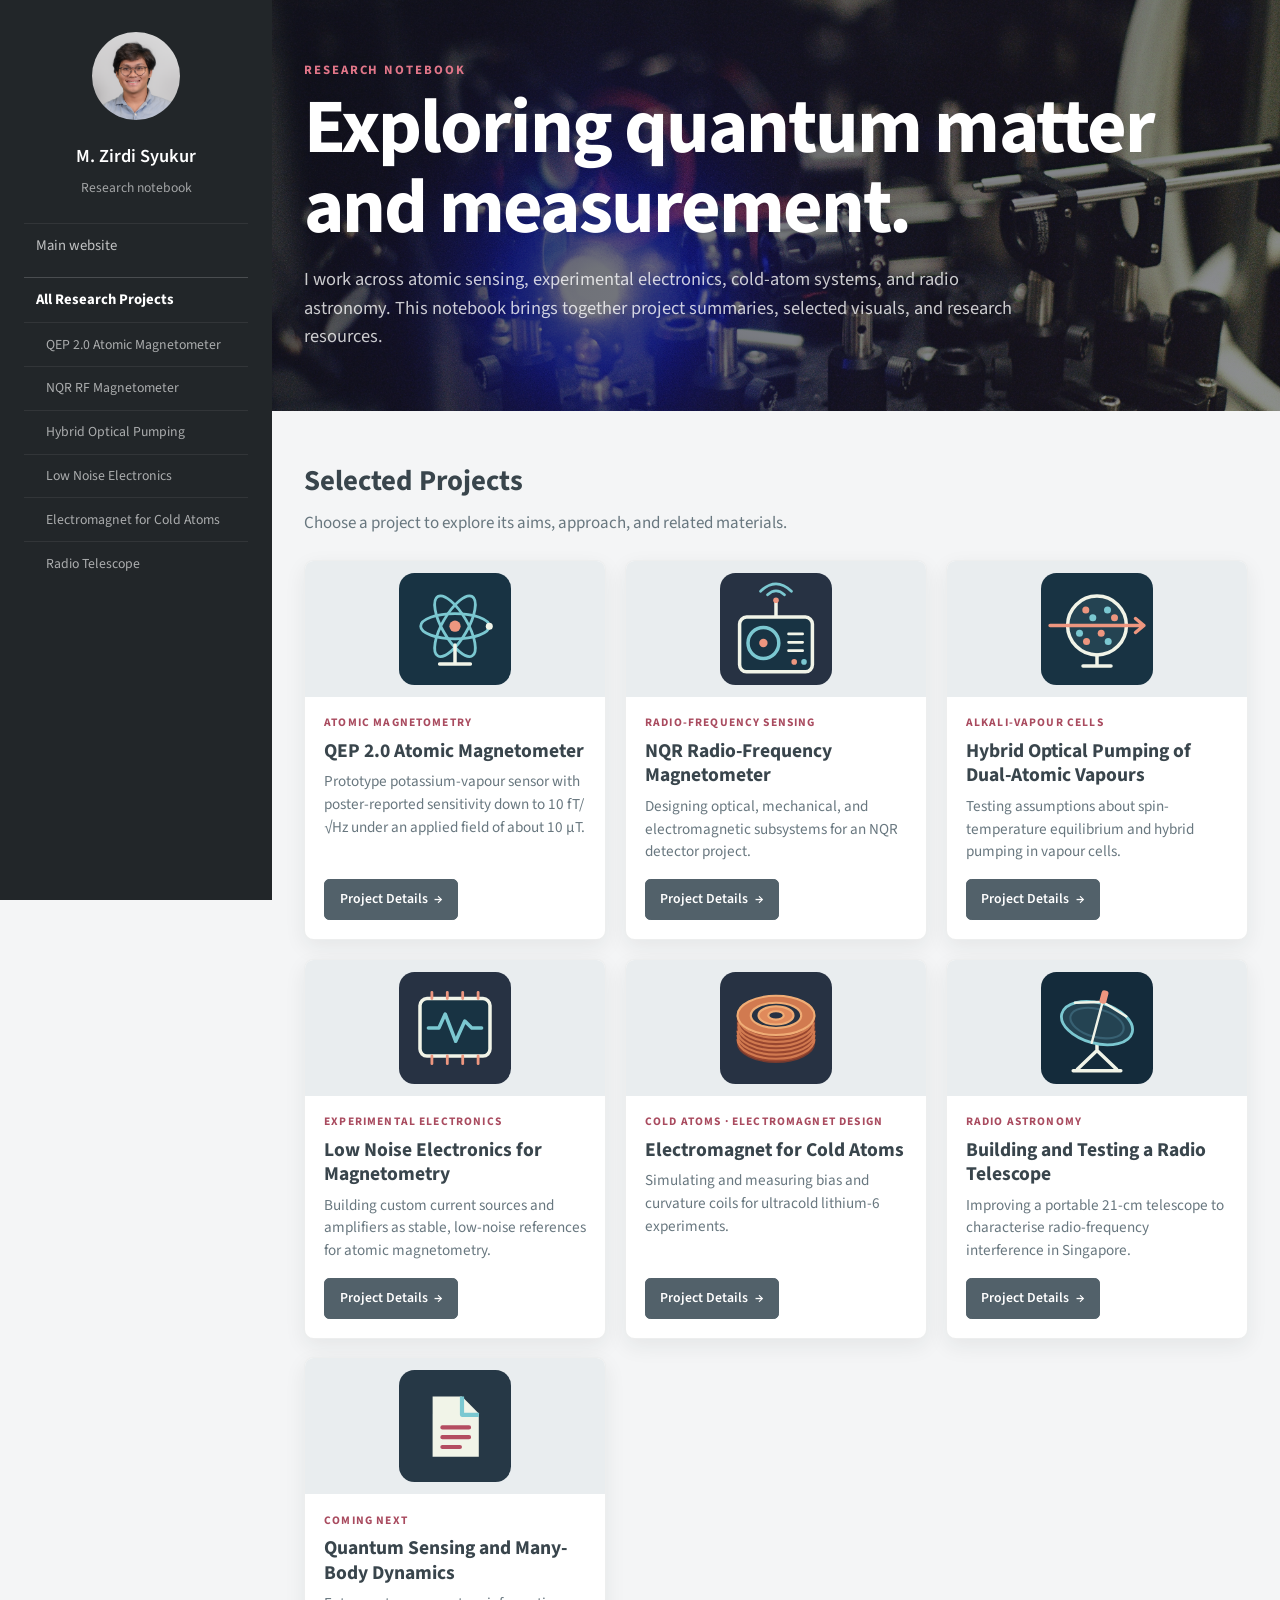
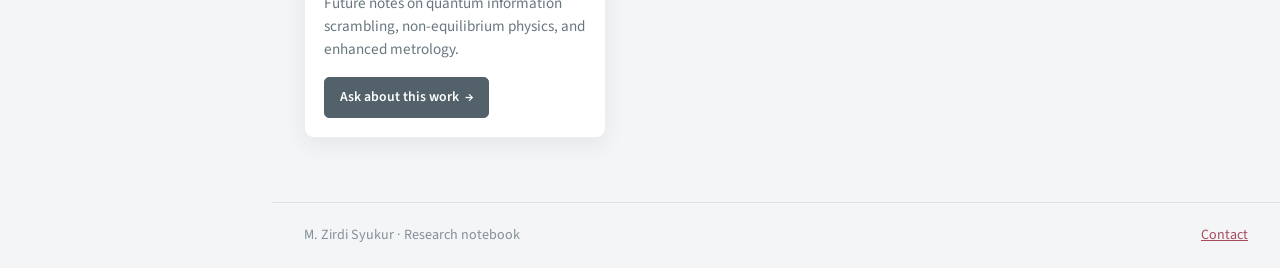
==== quantum-research-notebook.html @ e7f49e7c "Organize research portfolio and document magnetometer methods" ====
<!DOCTYPE html>
<html lang="en">
  <head>
    <meta charset="utf-8" />
    <meta name="viewport" content="width=device-width, initial-scale=1" />
    <meta name="description"
    content="Research projects by M. Zirdi Syukur across quantum sensing, cold atoms, and radio astronomy." />
    <title>Research Notebook | M. Zirdi Syukur</title>
    <link rel="stylesheet" href="research/research.css" />
  </head>
  <body>
    <!-- Shared navigation for the research notebook. -->
    <aside class="research-sidebar">
      <div>
        <img src="images/mzs-profile.png" alt="Portrait of M. Zirdi Syukur" />
        <section>
          <h2>M. Zirdi Syukur</h2>
          <p>Research notebook</p>
        </section>
      </div>
      <nav aria-label="Research navigation">
        <a href="index.html">Main website</a>
        <a class="nav-group" href="quantum-research-notebook.html#projects">All Research
        Projects</a>
        <a class="project-nav-link" href="research/projects/atomic-magnetometry.html">QEP 2.0
        Atomic Magnetometer</a>
        <a class="project-nav-link" href="research/projects/nqr-rf-magnetometer.html">NQR RF
        Magnetometer</a>
        <a class="project-nav-link" href="research/projects/hybrid-optical-pumping.html">Hybrid
        Optical Pumping</a>
        <a class="project-nav-link"
        href="research/projects/low-noise-magnetometry-electronics.html">Low Noise Electronics</a>
        <a class="project-nav-link" href="research/projects/cold-atom-electromagnet.html">
        Electromagnet for Cold Atoms</a>
        <a class="project-nav-link" href="research/projects/radio-astronomy.html">Radio
        Telescope</a>
      </nav>
    </aside>
    <div class="research-main">
      <!-- Notebook banner and introduction. -->
      <header class="research-hero">
        <div class="research-wrap">
          <p class="research-kicker">Research notebook</p>
          <h1>Exploring quantum matter and measurement.</h1>
          <p class="lead">I work across atomic sensing, experimental electronics, cold-atom
          systems, and radio astronomy. This notebook brings together project summaries, selected
          visuals, and research resources.</p>
        </div>
      </header>
      <!-- Project directory. Each card links to a full project page. -->
      <main class="research-section research-wrap" id="projects">
        <div class="section-heading">
          <h2>Selected Projects</h2>
          <p>Choose a project to explore its aims, approach, and related materials.</p>
        </div>
        <div class="research-project-grid">
          <article class="research-project-card" id="atomic">
            <div class="project-card-art">
              <img src="images/project-atomic-magnetometer.svg" alt="" />
            </div>
            <div class="project-card-copy">
              <p class="tag">Atomic magnetometry</p>
              <h3>QEP 2.0 Atomic Magnetometer</h3>
              <p>Prototype potassium-vapour sensor with poster-reported sensitivity down to 10
              fT/√Hz under an applied field of about 10 μT.</p>
              <a class="project-detail-link" href="research/projects/atomic-magnetometry.html">
              Project Details 
              <span aria-hidden="true">→</span></a>
            </div>
          </article>
          <article class="research-project-card" id="nqr">
            <div class="project-card-art">
              <img src="images/project-nqr.svg" alt="" />
            </div>
            <div class="project-card-copy">
              <p class="tag">Radio-frequency sensing</p>
              <h3>NQR Radio-Frequency Magnetometer</h3>
              <p>Designing optical, mechanical, and electromagnetic subsystems for an NQR detector
              project.</p>
              <a class="project-detail-link" href="research/projects/nqr-rf-magnetometer.html">
              Project Details 
              <span aria-hidden="true">→</span></a>
            </div>
          </article>
          <article class="research-project-card" id="hybrid">
            <div class="project-card-art">
              <img src="images/project-hybrid-pumping.svg" alt="" />
            </div>
            <div class="project-card-copy">
              <p class="tag">Alkali-vapour cells</p>
              <h3>Hybrid Optical Pumping of Dual-Atomic Vapours</h3>
              <p>Testing assumptions about spin-temperature equilibrium and hybrid pumping in
              vapour cells.</p>
              <a class="project-detail-link" href="research/projects/hybrid-optical-pumping.html">
              Project Details 
              <span aria-hidden="true">→</span></a>
            </div>
          </article>
          <article class="research-project-card" id="electronics">
            <div class="project-card-art">
              <img src="images/project-low-noise.svg" alt="" />
            </div>
            <div class="project-card-copy">
              <p class="tag">Experimental electronics</p>
              <h3>Low Noise Electronics for Magnetometry</h3>
              <p>Building custom current sources and amplifiers as stable, low-noise references for
              atomic magnetometry.</p>
              <a class="project-detail-link"
              href="research/projects/low-noise-magnetometry-electronics.html">Project Details 
              <span aria-hidden="true">→</span></a>
            </div>
          </article>
          <article class="research-project-card" id="cold-atoms">
            <div class="project-card-art">
              <img src="images/project-magnet.svg" alt="" />
            </div>
            <div class="project-card-copy">
              <p class="tag">Cold atoms · electromagnet design</p>
              <h3>Electromagnet for Cold Atoms</h3>
              <p>Simulating and measuring bias and curvature coils for ultracold lithium-6
              experiments.</p>
              <a class="project-detail-link" href="research/projects/cold-atom-electromagnet.html">
              Project Details 
              <span aria-hidden="true">→</span></a>
            </div>
          </article>
          <article class="research-project-card" id="radio">
            <div class="project-card-art">
              <img src="images/project-radio.svg" alt="" />
            </div>
            <div class="project-card-copy">
              <p class="tag">Radio astronomy</p>
              <h3>Building and Testing a Radio Telescope</h3>
              <p>Improving a portable 21-cm telescope to characterise radio-frequency interference
              in Singapore.</p>
              <a class="project-detail-link" href="research/projects/radio-astronomy.html">Project
              Details 
              <span aria-hidden="true">→</span></a>
            </div>
          </article>
          <article class="research-project-card">
            <div class="project-card-art">
              <img src="images/project-more.svg" alt="" />
            </div>
            <div class="project-card-copy">
              <p class="tag">Coming next</p>
              <h3>Quantum Sensing and Many-Body Dynamics</h3>
              <p>Future notes on quantum information scrambling, non-equilibrium physics, and
              enhanced metrology.</p>
              <a class="project-detail-link" href="mailto:zirdisyukur@gmail.com">Ask about this
              work 
              <span aria-hidden="true">→</span></a>
            </div>
          </article>
        </div>
      </main>
      <!-- Contact and site footer. -->
      <footer class="research-footer">
        <div class="research-wrap">
          <span>M. Zirdi Syukur · Research notebook</span>
          <a href="mailto:mohammad.syukur@physics.ox.ac.uk">Contact</a>
        </div>
      </footer>
    </div>
  </body>
</html>
---- research/research.css ----
/* Font loading */
@import url("https://fonts.googleapis.com/css?family=Source+Sans+Pro:300,300italic,400,600,700");
/* Palette and global defaults */
:root {
  color-scheme: light;
  --ink: #39454c;
  --muted: #68777f;
  --accent: #e27689;
  --paper: #f4f5f6;
  --panel: #222629;
  --line: #dce1e3;
}

* {
  box-sizing: border-box;
}

html {
  scroll-behavior: smooth;
}

body {
  margin: 0;
  background: var(--paper);
  color: var(--ink);
  font: 17px/1.6 "Source Sans Pro", sans-serif;
}

a {
  color: #a94b5f;
}

/* Shared notebook navigation */
.research-sidebar {
  position: fixed;
  inset: 0 auto 0 0;
  z-index: 5;
  display: flex;
  width: 17rem;
  flex-direction: column;
  align-items: center;
  padding: 2rem 1.5rem;
  background: var(--panel);
  color: #fff;
  text-align: center;
}

.research-sidebar img {
  width: 5.5rem;
  height: 5.5rem;
  margin-bottom: .8rem;
  border-radius: 50%;
  object-fit: cover;
  object-position: center;
}

.research-sidebar h2 {
  margin: 0;
  color: #fff;
  font-size: 1.15rem;
  font-weight: 600;
}

.research-sidebar p {
  margin: .35rem 0 1.5rem;
  color: rgba(255,255,255,.58);
  font-size: .85rem;
}

.research-sidebar nav {
  width: 100%;
  max-height: calc(100vh - 11rem);
  overflow-y: auto;
}

.research-sidebar nav a {
  display: block;
  padding: .65rem .75rem;
  border-top: 1px solid rgba(255,255,255,.07);
  color: rgba(255,255,255,.72);
  font-size: .92rem;
  text-align: left;
  text-decoration: none;
  transition: color .15s, background .15s;
}

.research-sidebar nav a:hover, .research-sidebar nav a:focus-visible {
  color: #fff;
  background: rgba(255,255,255,.06);
}

.research-sidebar nav a.is-current {
  color: #fff;
  box-shadow: inset 3px 0 var(--accent);
}

.research-sidebar nav a.nav-group {
  margin-top: .55rem;
  border-top-color: rgba(255,255,255,.18);
  color: #fff;
  font-weight: 700;
}

.research-sidebar nav a.project-nav-link {
  padding-left: 1.35rem;
  color: rgba(255,255,255,.62);
  font-size: .86rem;
}

/* Notebook layout and hero */
.research-main {
  min-height: 100vh;
  margin-left: 17rem;
}

.research-wrap {
  width: min(74rem, calc(100% - 4rem));
  margin: 0 auto;
}

.research-hero {
  position: relative;
  display: flex;
  min-height: 22rem;
  align-items: flex-end;
  overflow: hidden;
  padding: 3.75rem 0;
  background: linear-gradient(120deg, rgba(8,12,24,.68), rgba(8,12,24,.42)),
    url("../images/quantum-lab-banner.jpeg") center 48% / cover no-repeat;
  color: #fff;
}

.research-hero .research-wrap {
  position: relative;
}

.research-kicker {
  margin: 0 0 .55rem;
  color: var(--accent);
  font-size: .8rem;
  font-weight: 700;
  letter-spacing: .15em;
  text-transform: uppercase;
}

.research-hero h1 {
  max-width: 54rem;
  margin: 0;
  color: #fff;
  font-size: clamp(2.6rem, 6vw, 4.8rem);
  font-weight: 700;
  letter-spacing: -.025em;
  line-height: 1.04;
}

.research-hero .lead {
  max-width: 45rem;
  margin: 1rem 0 0;
  color: rgba(255,255,255,.78);
  font-size: 1.15rem;
  line-height: 1.55;
}

.research-section {
  padding: 3rem 0 4rem;
}

.section-heading {
  margin-bottom: 1.4rem;
}

.section-heading h2 {
  margin: 0;
  color: #39454c;
  font-size: 1.8rem;
  font-weight: 700;
}

.section-heading p {
  margin: .35rem 0 0;
  color: var(--muted);
}

/* Project cards */
.research-project-grid {
  display: grid;
  grid-template-columns: repeat(3, minmax(0, 1fr));
  gap: 1.15rem;
}

.research-project-card {
  display: flex;
  min-width: 0;
  min-height: 22rem;
  flex-direction: column;
  overflow: hidden;
  border: 1px solid rgba(34,38,41,.08);
  border-radius: .6rem;
  background: #fff;
  box-shadow: 0 .45rem 1.35rem rgba(30,42,49,.07);
  transition: transform .18s ease, box-shadow .18s ease;
}

.research-project-card:hover {
  transform: translateY(-3px);
  box-shadow: 0 .8rem 1.8rem rgba(30,42,49,.12);
}

.project-card-art {
  display: grid;
  height: 8.5rem;
  place-items: center;
  background: #e9edef;
}

.project-card-art img {
  display: block;
  width: 7rem;
  height: 7rem;
  object-fit: contain;
}

.project-card-copy {
  display: flex;
  flex: 1;
  flex-direction: column;
  align-items: flex-start;
  padding: 1.1rem 1.2rem 1.2rem;
}

.project-card-copy .tag {
  margin: 0;
  color: #a94b5f;
  font-size: .72rem;
  font-weight: 700;
  letter-spacing: .1em;
  text-transform: uppercase;
}

.project-card-copy h3 {
  margin: .45rem 0;
  color: #39454c;
  font-size: 1.22rem;
  font-weight: 700;
  line-height: 1.25;
}

.project-card-copy p {
  margin: 0 0 1rem;
  color: var(--muted);
  font-size: .95rem;
  line-height: 1.5;
}

/* Shared links and buttons */
.project-detail-link, .research-button {
  display: inline-flex;
  min-height: 2.55rem;
  align-items: center;
  justify-content: center;
  gap: .4rem;
  margin-top: auto;
  padding: .55rem .9rem;
  border: 1px solid #52616a;
  border-radius: .32rem;
  background: #52616a;
  color: #fff;
  font-size: .86rem;
  font-weight: 600;
  line-height: 1.2;
  text-decoration: none;
  transition: background .15s, border-color .15s;
}

.project-detail-link:hover, .research-button:hover {
  border-color: #39474f;
  background: #39474f;
  color: #fff;
}

.research-text-link {
  color: #9f4559;
  font-size: .88rem;
}

/* Page footer */
.research-footer {
  padding: 1.35rem 0;
  border-top: 1px solid var(--line);
  color: #839097;
  font-size: .88rem;
}

.research-footer .research-wrap {
  display: flex;
  justify-content: space-between;
  gap: 1rem;
}

/* Project detail pages */
.detail-page {
  padding: 3.5rem 0 4rem;
}

.detail-hero {
  display: grid;
  grid-template-columns: minmax(0, 1.2fr) minmax(13rem, .8fr);
  align-items: center;
  gap: 2rem;
  padding: 2rem;
  border-radius: .7rem;
  background: linear-gradient(120deg, #263138, #41535d);
  color: #fff;
  box-shadow: 0 .7rem 2rem rgba(30,42,49,.12);
}

.detail-hero h1 {
  margin: .35rem 0 .7rem;
  color: #fff;
  font-size: clamp(2rem, 4.4vw, 3.4rem);
  font-weight: 700;
  letter-spacing: -.025em;
  line-height: 1.08;
}

.detail-hero .lead {
  margin: 0;
  color: rgba(255,255,255,.78);
  font-size: 1.08rem;
  line-height: 1.55;
}

.detail-hero-art {
  display: grid;
  min-height: 13rem;
  place-items: center;
  border: 0;
  border-radius: 0;
  background: transparent;
}

.detail-hero-art img {
  width: min(14rem, 70%);
  max-height: 13rem;
  padding: .55rem;
  border: 1px solid rgba(255,255,255,.09);
  border-radius: 14%;
  background: rgba(255,255,255,.06);
  object-fit: contain;
}

/* Summary panels and project media */
.detail-content {
  display: grid;
  grid-template-columns: minmax(0, 2fr) minmax(0, 1fr);
  align-items: stretch;
  gap: 1.2rem;
  margin-top: 1.2rem;
}

.detail-panel {
  height: 100%;
  padding: 1.4rem 1.5rem;
  border: 1px solid rgba(34,38,41,.08);
  border-radius: .55rem;
  background: #fff;
  box-shadow: 0 .35rem 1rem rgba(30,42,49,.05);
}

.detail-panel h2 {
  margin: 0 0 .6rem;
  color: #39454c;
  font-size: 1.2rem;
  font-weight: 700;
}

.detail-panel p {
  margin: 0 0 .8rem;
  color: var(--muted);
}

.detail-panel p:last-child {
  margin-bottom: 0;
}

.detail-media-grid {
  display: grid;
  grid-template-columns: repeat(2, minmax(0, 1fr));
  gap: .8rem;
  margin-top: 1.2rem;
}

.detail-media-card {
  overflow: hidden;
  border: 1px solid var(--line);
  border-radius: .45rem;
  background: #fff;
}

.detail-media-card img {
  display: block;
  width: 100%;
  height: 13rem;
  object-fit: cover;
  background: #e9edef;
}

.detail-media-card figcaption {
  padding: .6rem .75rem;
  color: var(--muted);
  font-size: .84rem;
}

.detail-evidence {
  margin-top: 2rem;
}

.qep-detail-grid .qep-plot img {
  object-fit: contain;
  padding: .3rem;
  background: #fff;
}

.detail-overview-plot {
  margin: 1.15rem 0;
  overflow: hidden;
  border: 1px solid var(--line);
  border-radius: .45rem;
  background: #fff;
}

.detail-overview-plot img {
  display: block;
  width: 100%;
  height: auto;
  object-fit: contain;
}

.detail-overview-plot figcaption {
  padding: .6rem .75rem;
  color: var(--muted);
  font-size: .84rem;
}

/* Full-width optical layout used inside the magnetometer methodology accordion. */
.method-diagram {
  max-width: 48rem;
  margin: 1rem 0 1.25rem;
  overflow: hidden;
  border: 1px solid var(--line);
  border-radius: .45rem;
  background: #fff;
  justify-self: center;
}

.method-diagram img {
  display: block;
  width: 100%;
  height: auto;
}

.method-diagram figcaption {
  padding: .6rem .75rem;
  color: var(--muted);
  font-size: .84rem;
}

.detail-accordion ul {
  margin: .4rem 0 1rem;
  padding-left: 1.3rem;
}

.detail-accordion li {
  margin: .35rem 0;
}

.detail-qinc-brand {
  display: grid;
  min-height: 5rem;
  place-items: center;
  margin: .5rem 0 1rem;
  padding: .75rem;
  border-radius: .35rem;
  background: #f4f5f6;
}

.detail-qinc-brand img {
  display: block;
  width: min(100%, 15rem);
  max-height: 5rem;
  object-fit: contain;
}

.detail-panel .detail-credit {
  margin-top: 1rem;
  font-size: .86rem;
}

.detail-actions {
  display: flex;
  flex-wrap: wrap;
  gap: .65rem;
  margin-top: 1rem;
}

/* Expandable project details and equations */
.detail-accordions {
  display: grid;
  gap: .7rem;
  margin-top: 1.2rem;
}

.detail-accordion {
  overflow: hidden;
  border: 1px solid var(--line);
  border-radius: .5rem;
  background: #fff;
  box-shadow: 0 .25rem .8rem rgba(30,42,49,.04);
}

.detail-accordion summary {
  position: relative;
  padding: .85rem 1.1rem;
  color: #39454c;
  font-size: 1rem;
  font-weight: 700;
  cursor: pointer;
  list-style: none;
}

.detail-accordion summary::-webkit-details-marker {
  display: none;
}

.detail-accordion summary::after {
  position: absolute;
  right: 1rem;
  content: "+";
  color: #a94b5f;
  font-size: 1.2rem;
  line-height: 1;
}

.detail-accordion[open] summary::after {
  content: "−";
}

.detail-accordion > div {
  padding: 0 1.1rem 1rem;
  color: var(--muted);
}

.detail-accordion p {
  margin: 0;
}

.equation-line {
  display: flex;
  align-items: center;
  justify-content: space-between;
  gap: 1rem;
  margin: .65rem 0;
  padding: 0;
  border: 0;
  background: transparent;
}

.equation-scroll {
  display: inline-flex;
  flex: 1 1 auto;
  min-width: 0;
  align-items: center;
  justify-content: center;
  gap: .65rem;
  overflow-x: auto;
  color: inherit;
  font: 1.25rem/1.25 Georgia, "Times New Roman", serif;
  white-space: nowrap;
}

.math-italic {
  font-style: italic;
}

.math-frac {
  display: inline-grid;
  grid-template-rows: auto auto;
  justify-items: center;
  vertical-align: middle;
  font-size: .88em;
  line-height: 1.05;
}

.math-frac > span:first-child {
  padding: 0 .12em .08em;
  border-bottom: 1px solid currentColor;
}

.math-frac > span:last-child {
  padding-top: .08em;
}

.math-matrix, .math-vector {
  position: relative;
  display: inline-grid;
  align-items: center;
  padding: .28em .48em;
  line-height: 1.35;
}

.math-matrix {
  grid-template-columns: repeat(3, auto);
  gap: .08em .62em;
}

.math-matrix::before, .math-matrix::after, .math-vector::before, .math-vector::after {
  position: absolute;
  top: 0;
  bottom: 0;
  width: .22em;
  content: "";
}

.math-matrix::before, .math-vector::before {
  left: 0;
  border: 1px solid currentColor;
  border-right: 0;
}

.math-matrix::after, .math-vector::after {
  right: 0;
  border: 1px solid currentColor;
  border-left: 0;
}

.math-vector {
  grid-template-columns: auto;
  gap: .08em;
}

.math-matrix sub, .math-vector sub {
  font-size: .66em;
}

.copy-latex {
  flex: 0 0 auto;
  padding: .38rem .58rem;
  border: 1px solid #bdc6ca;
  border-radius: .3rem;
  background: #fff;
  color: #4b5b64;
  font: 600 .75rem/1.2 "Source Sans Pro", sans-serif;
  cursor: pointer;
}

.copy-latex:hover, .copy-latex:focus-visible {
  border-color: #a94b5f;
  color: #8f3e51;
}

.copy-latex-status {
  position: absolute;
  width: 1px;
  height: 1px;
  padding: 0;
  overflow: hidden;
  clip: rect(0, 0, 0, 0);
  white-space: nowrap;
  border: 0;
}

.research-button.secondary {
  border-color: #bdc6ca;
  background: #fff;
  color: #4b5b64;
}

.research-button.secondary:hover {
  border-color: #84939a;
  background: #edf0f1;
  color: #39474f;
}

/* Responsive layouts */
@media (max-width: 1100px) {
  .research-project-grid {
    grid-template-columns: repeat(2, minmax(0, 1fr));
  }
}

@media (max-width: 780px) {
  .research-sidebar {
    position: relative;
    inset: auto;
    width: 100%;
    flex-direction: column;
    align-items: stretch;
    gap: 1rem;
    padding: .75rem 1.25rem;
    text-align: left;
  }

  .research-sidebar img {
    width: 3rem;
    height: 3rem;
    margin: 0;
  }

  .research-sidebar > div {
    display: flex;
    align-items: center;
    gap: .7rem;
  }

  .research-sidebar h2 {
    font-size: 1rem;
  }

  .research-sidebar p {
    display: none;
  }

  .research-sidebar nav {
    display: grid;
    width: 100%;
    max-height: 13rem;
    grid-template-columns: repeat(2, minmax(0, 1fr));
    overflow-y: auto;
  }

  .research-sidebar nav a {
    padding: .45rem .65rem;
  }

  .research-sidebar nav a:first-child, .research-sidebar nav a.nav-group {
    grid-column: 1 / -1;
  }

  .research-sidebar nav a.project-nav-link {
    padding-left: .8rem;
  }

  .research-main {
    margin-left: 0;
  }

  .research-wrap {
    width: min(100% - 2rem, 74rem);
  }

  .research-hero {
    min-height: 18rem;
    padding: 2.5rem 0;
  }

  .detail-content {
    grid-template-columns: 1fr;
  }
}

@media (max-width: 540px) {
  .research-sidebar {
    align-items: flex-start;
  }

  .research-sidebar > div {
    min-width: 0;
  }

  .research-sidebar nav a {
    font-size: .82rem;
  }

  .research-sidebar nav {
    align-self: stretch;
    grid-template-columns: 1fr;
  }

  .research-project-grid {
    grid-template-columns: 1fr;
  }

  .research-project-card {
    min-height: 0;
  }

  .detail-hero {
    grid-template-columns: 1fr;
    padding: 1.3rem;
  }

  .detail-hero-art {
    min-height: 9rem;
  }

  .detail-hero-art img {
    max-height: 9rem;
  }

  .detail-media-grid {
    grid-template-columns: 1fr;
  }

  .research-footer .research-wrap {
    flex-direction: column;
  }
}
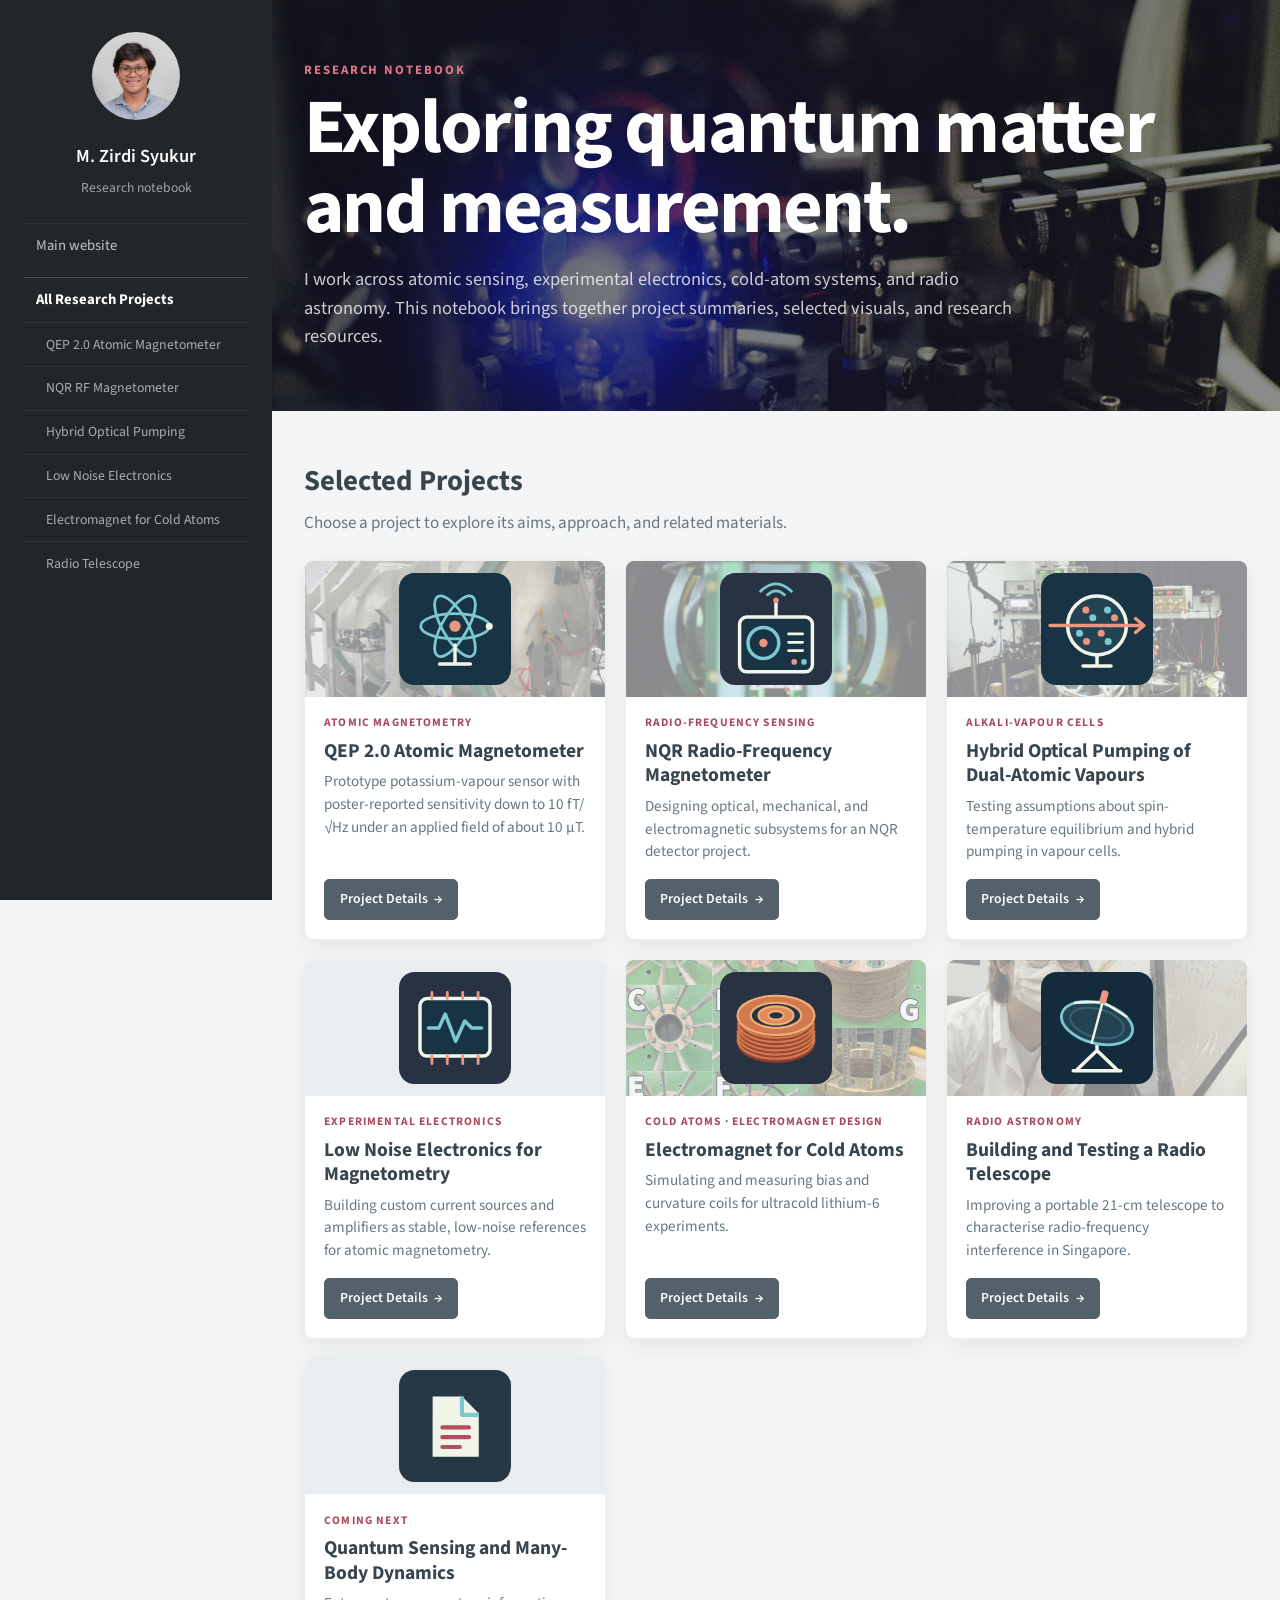
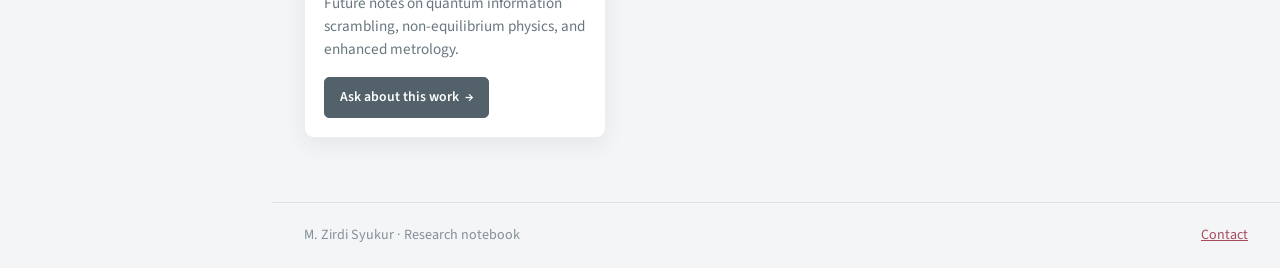
==== commit 152d3df1: "Update research project pages and visuals" ====
--- a/quantum-research-notebook.html
+++ b/quantum-research-notebook.html
@@ -55,7 +55,7 @@
         </div>
         <div class="research-project-grid">
           <article class="research-project-card" id="atomic">
-            <div class="project-card-art">
+            <div class="project-card-art art-atomic">
               <img src="images/project-atomic-magnetometer.svg" alt="" />
             </div>
             <div class="project-card-copy">
@@ -69,7 +69,7 @@
             </div>
           </article>
           <article class="research-project-card" id="nqr">
-            <div class="project-card-art">
+            <div class="project-card-art art-nqr">
               <img src="images/project-nqr.svg" alt="" />
             </div>
             <div class="project-card-copy">
@@ -83,7 +83,7 @@
             </div>
           </article>
           <article class="research-project-card" id="hybrid">
-            <div class="project-card-art">
+            <div class="project-card-art art-hybrid">
               <img src="images/project-hybrid-pumping.svg" alt="" />
             </div>
             <div class="project-card-copy">
@@ -111,7 +111,7 @@
             </div>
           </article>
           <article class="research-project-card" id="cold-atoms">
-            <div class="project-card-art">
+            <div class="project-card-art art-cold-atoms">
               <img src="images/project-magnet.svg" alt="" />
             </div>
             <div class="project-card-copy">
@@ -125,7 +125,7 @@
             </div>
           </article>
           <article class="research-project-card" id="radio">
-            <div class="project-card-art">
+            <div class="project-card-art art-radio">
               <img src="images/project-radio.svg" alt="" />
             </div>
             <div class="project-card-copy">
--- a/research/research.css
+++ b/research/research.css
@@ -211,6 +211,34 @@
   height: 8.5rem;
   place-items: center;
   background: #e9edef;
+  background-size: cover;
+  background-position: center;
+}
+
+/* Fade each project's photo behind its icon; cards without a photo retain the gray fill. */
+.project-card-art.art-atomic {
+  background-image: linear-gradient(rgba(233,237,239,.58), rgba(233,237,239,.58)),
+    url("../images/qep-magnetometer-shielding-home.png");
+}
+
+.project-card-art.art-nqr {
+  background-image: linear-gradient(rgba(233,237,239,.58), rgba(233,237,239,.58)),
+    url("../images/research-gallery-02.jpg");
+}
+
+.project-card-art.art-hybrid {
+  background-image: linear-gradient(rgba(233,237,239,.58), rgba(233,237,239,.58)),
+    url("../images/research-gallery-05.jpg");
+}
+
+.project-card-art.art-cold-atoms {
+  background-image: linear-gradient(rgba(233,237,239,.58), rgba(233,237,239,.58)),
+    url("../images/electromagnet-coil-assembly.png");
+}
+
+.project-card-art.art-radio {
+  background-image: linear-gradient(rgba(233,237,239,.58), rgba(233,237,239,.58)),
+    url("../images/telescopeselfie.jpeg");
 }
 
 .project-card-art img {
@@ -405,6 +433,60 @@
   background: #e9edef;
 }
 
+.nqr-design-grid .detail-media-card img {
+  height: 16rem;
+  object-fit: contain;
+  background: #f7f8f8;
+}
+
+.nqr-background-figure {
+  width: 100%;
+  margin: 0;
+}
+
+.nqr-background-figure img {
+  height: auto;
+  object-fit: contain;
+  background: #fff;
+}
+
+.nqr-frequency-reference {
+  width: 100%;
+  margin: 0;
+}
+
+.nqr-frequency-reference img {
+  height: auto;
+  object-fit: contain;
+  background: #fff;
+}
+
+.nqr-frequency-bandwidth {
+  width: 100%;
+  margin: 0;
+}
+
+.nqr-frequency-bandwidth img {
+  height: auto;
+  object-fit: contain;
+  background: #fff;
+}
+
+/* Preserve the source proportions and dark plotting canvas for hybrid-pumping data. */
+.hybrid-result-grid .detail-media-card img {
+  height: 18rem;
+  padding: .35rem;
+  object-fit: contain;
+  background: #101215;
+}
+
+.atomic-background-figures .detail-media-card img {
+  height: 15rem;
+  padding: .5rem;
+  object-fit: contain;
+  background: #101215;
+}
+
 .detail-media-card figcaption {
   padding: .6rem .75rem;
   color: var(--muted);
@@ -422,7 +504,8 @@
 }
 
 .detail-overview-plot {
-  margin: 1.15rem 0;
+  width: 50%;
+  margin: 1.15rem auto;
   overflow: hidden;
   border: 1px solid var(--line);
   border-radius: .45rem;
@@ -444,8 +527,9 @@
 
 /* Full-width optical layout used inside the magnetometer methodology accordion. */
 .method-diagram {
-  max-width: 48rem;
-  margin: 1rem 0 1.25rem;
+  width: min(100%, 68rem);
+  max-width: 68rem;
+  margin: 1rem auto 1.25rem;
   overflow: hidden;
   border: 1px solid var(--line);
   border-radius: .45rem;
@@ -548,125 +632,16 @@
 .detail-accordion > div {
   padding: 0 1.1rem 1rem;
   color: var(--muted);
+  font-size: 1rem;
+  line-height: 1.6;
 }
 
 .detail-accordion p {
   margin: 0;
 }
 
-.equation-line {
-  display: flex;
-  align-items: center;
-  justify-content: space-between;
-  gap: 1rem;
-  margin: .65rem 0;
-  padding: 0;
-  border: 0;
-  background: transparent;
-}
-
-.equation-scroll {
-  display: inline-flex;
-  flex: 1 1 auto;
-  min-width: 0;
-  align-items: center;
-  justify-content: center;
-  gap: .65rem;
-  overflow-x: auto;
-  color: inherit;
-  font: 1.25rem/1.25 Georgia, "Times New Roman", serif;
-  white-space: nowrap;
-}
-
-.math-italic {
-  font-style: italic;
-}
-
-.math-frac {
-  display: inline-grid;
-  grid-template-rows: auto auto;
-  justify-items: center;
-  vertical-align: middle;
-  font-size: .88em;
-  line-height: 1.05;
-}
-
-.math-frac > span:first-child {
-  padding: 0 .12em .08em;
-  border-bottom: 1px solid currentColor;
-}
-
-.math-frac > span:last-child {
-  padding-top: .08em;
-}
-
-.math-matrix, .math-vector {
-  position: relative;
-  display: inline-grid;
-  align-items: center;
-  padding: .28em .48em;
-  line-height: 1.35;
-}
-
-.math-matrix {
-  grid-template-columns: repeat(3, auto);
-  gap: .08em .62em;
-}
-
-.math-matrix::before, .math-matrix::after, .math-vector::before, .math-vector::after {
-  position: absolute;
-  top: 0;
-  bottom: 0;
-  width: .22em;
-  content: "";
-}
-
-.math-matrix::before, .math-vector::before {
-  left: 0;
-  border: 1px solid currentColor;
-  border-right: 0;
-}
-
-.math-matrix::after, .math-vector::after {
-  right: 0;
-  border: 1px solid currentColor;
-  border-left: 0;
-}
-
-.math-vector {
-  grid-template-columns: auto;
-  gap: .08em;
-}
-
-.math-matrix sub, .math-vector sub {
-  font-size: .66em;
-}
-
-.copy-latex {
-  flex: 0 0 auto;
-  padding: .38rem .58rem;
-  border: 1px solid #bdc6ca;
-  border-radius: .3rem;
-  background: #fff;
-  color: #4b5b64;
-  font: 600 .75rem/1.2 "Source Sans Pro", sans-serif;
-  cursor: pointer;
-}
-
-.copy-latex:hover, .copy-latex:focus-visible {
-  border-color: #a94b5f;
-  color: #8f3e51;
-}
-
-.copy-latex-status {
-  position: absolute;
-  width: 1px;
-  height: 1px;
-  padding: 0;
-  overflow: hidden;
-  clip: rect(0, 0, 0, 0);
-  white-space: nowrap;
-  border: 0;
+.detail-accordion p + p {
+  margin-top: .75rem;
 }
 
 .research-button.secondary {
@@ -756,6 +731,10 @@
   .detail-content {
     grid-template-columns: 1fr;
   }
+
+  .detail-overview-plot {
+    width: 100%;
+  }
 }
 
 @media (max-width: 540px) {
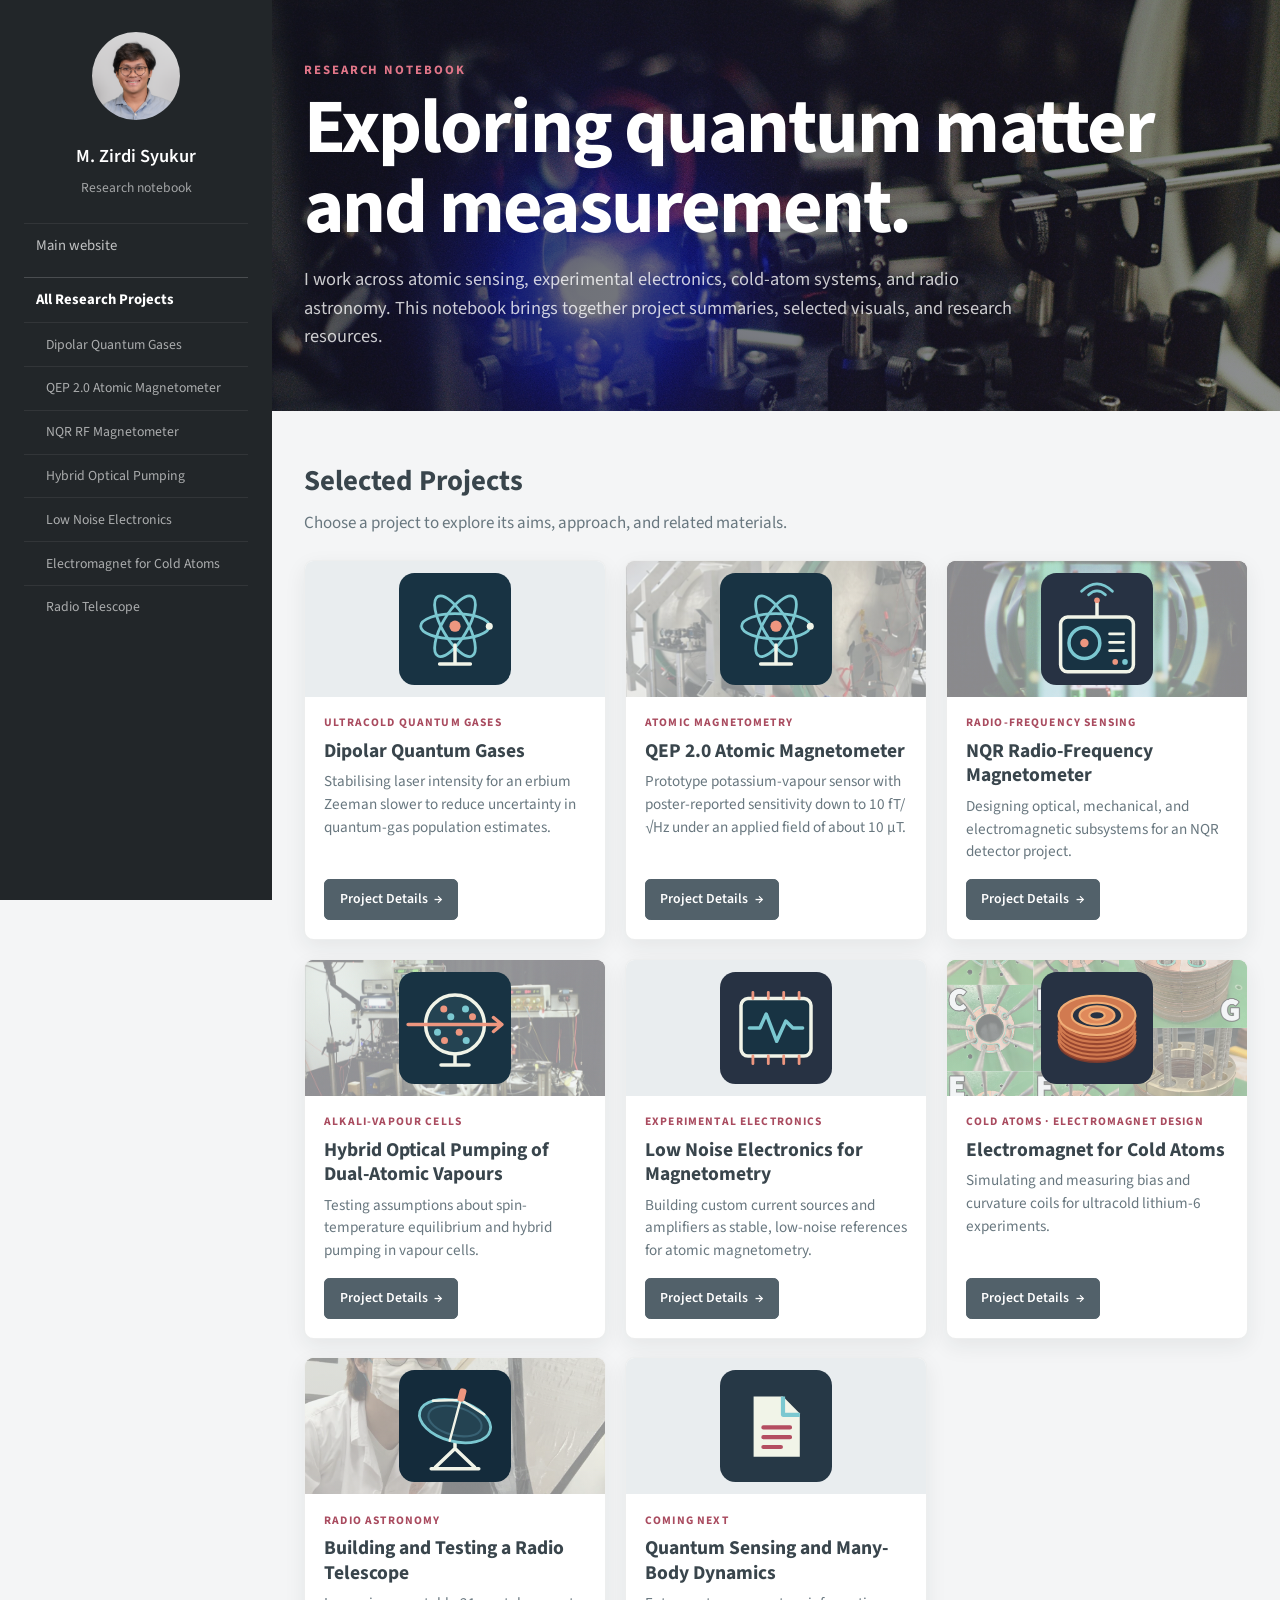
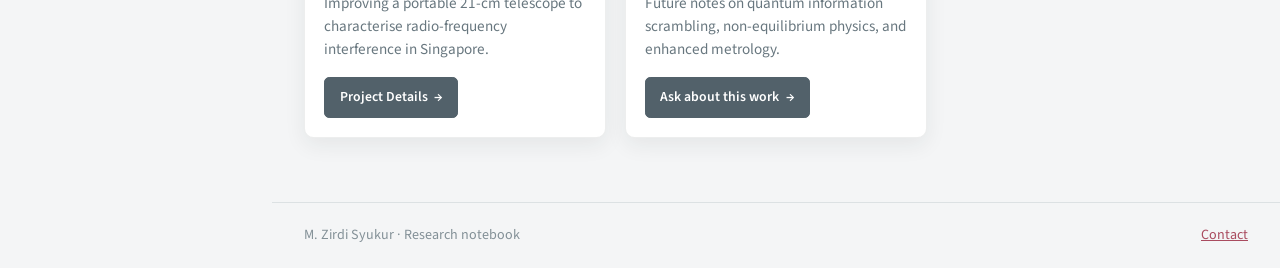
==== commit eafa0ddb: "Add Dipolar Quantum Gases research project" ====
--- a/quantum-research-notebook.html
+++ b/quantum-research-notebook.html
@@ -22,6 +22,8 @@
         <a href="index.html">Main website</a>
         <a class="nav-group" href="quantum-research-notebook.html#projects">All Research
         Projects</a>
+        <a class="project-nav-link" href="research/projects/dipolar-quantum-gases.html">
+        Dipolar Quantum Gases</a>
         <a class="project-nav-link" href="research/projects/atomic-magnetometry.html">QEP 2.0
         Atomic Magnetometer</a>
         <a class="project-nav-link" href="research/projects/nqr-rf-magnetometer.html">NQR RF
@@ -54,6 +56,19 @@
           <p>Choose a project to explore its aims, approach, and related materials.</p>
         </div>
         <div class="research-project-grid">
+          <article class="research-project-card" id="dipolar-quantum-gases">
+            <div class="project-card-art">
+              <img src="images/project-atomic-magnetometer.svg" alt="" />
+            </div>
+            <div class="project-card-copy">
+              <p class="tag">Ultracold quantum gases</p>
+              <h3>Dipolar Quantum Gases</h3>
+              <p>Stabilising laser intensity for an erbium Zeeman slower to reduce uncertainty in
+              quantum-gas population estimates.</p>
+              <a class="project-detail-link" href="research/projects/dipolar-quantum-gases.html">
+              Project Details <span aria-hidden="true">→</span></a>
+            </div>
+          </article>
           <article class="research-project-card" id="atomic">
             <div class="project-card-art art-atomic">
               <img src="images/project-atomic-magnetometer.svg" alt="" />
--- a/research/research.css
+++ b/research/research.css
@@ -480,6 +480,13 @@
   background: #101215;
 }
 
+.hybrid-concept-grid .detail-media-card img {
+  height: 19rem;
+  padding: .45rem;
+  object-fit: contain;
+  background: #fff;
+}
+
 .atomic-background-figures .detail-media-card img {
   height: 15rem;
   padding: .5rem;
